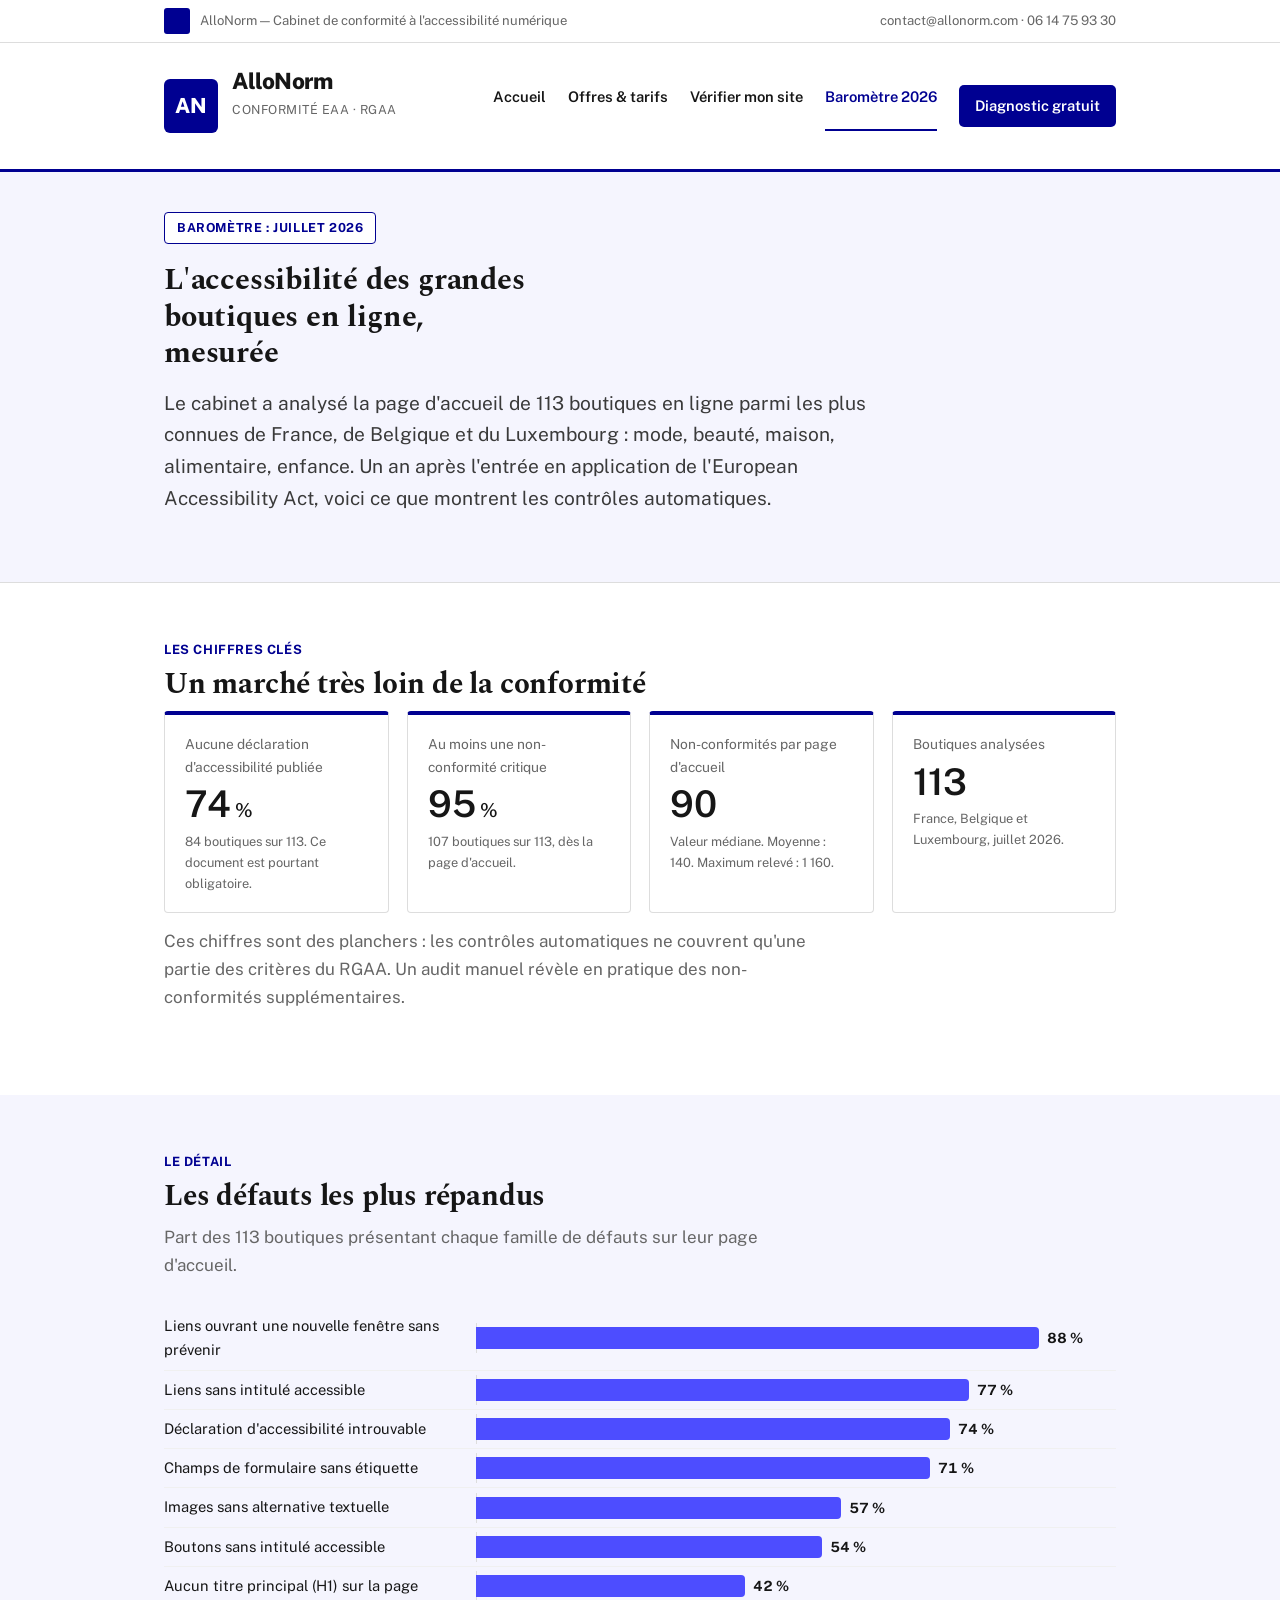
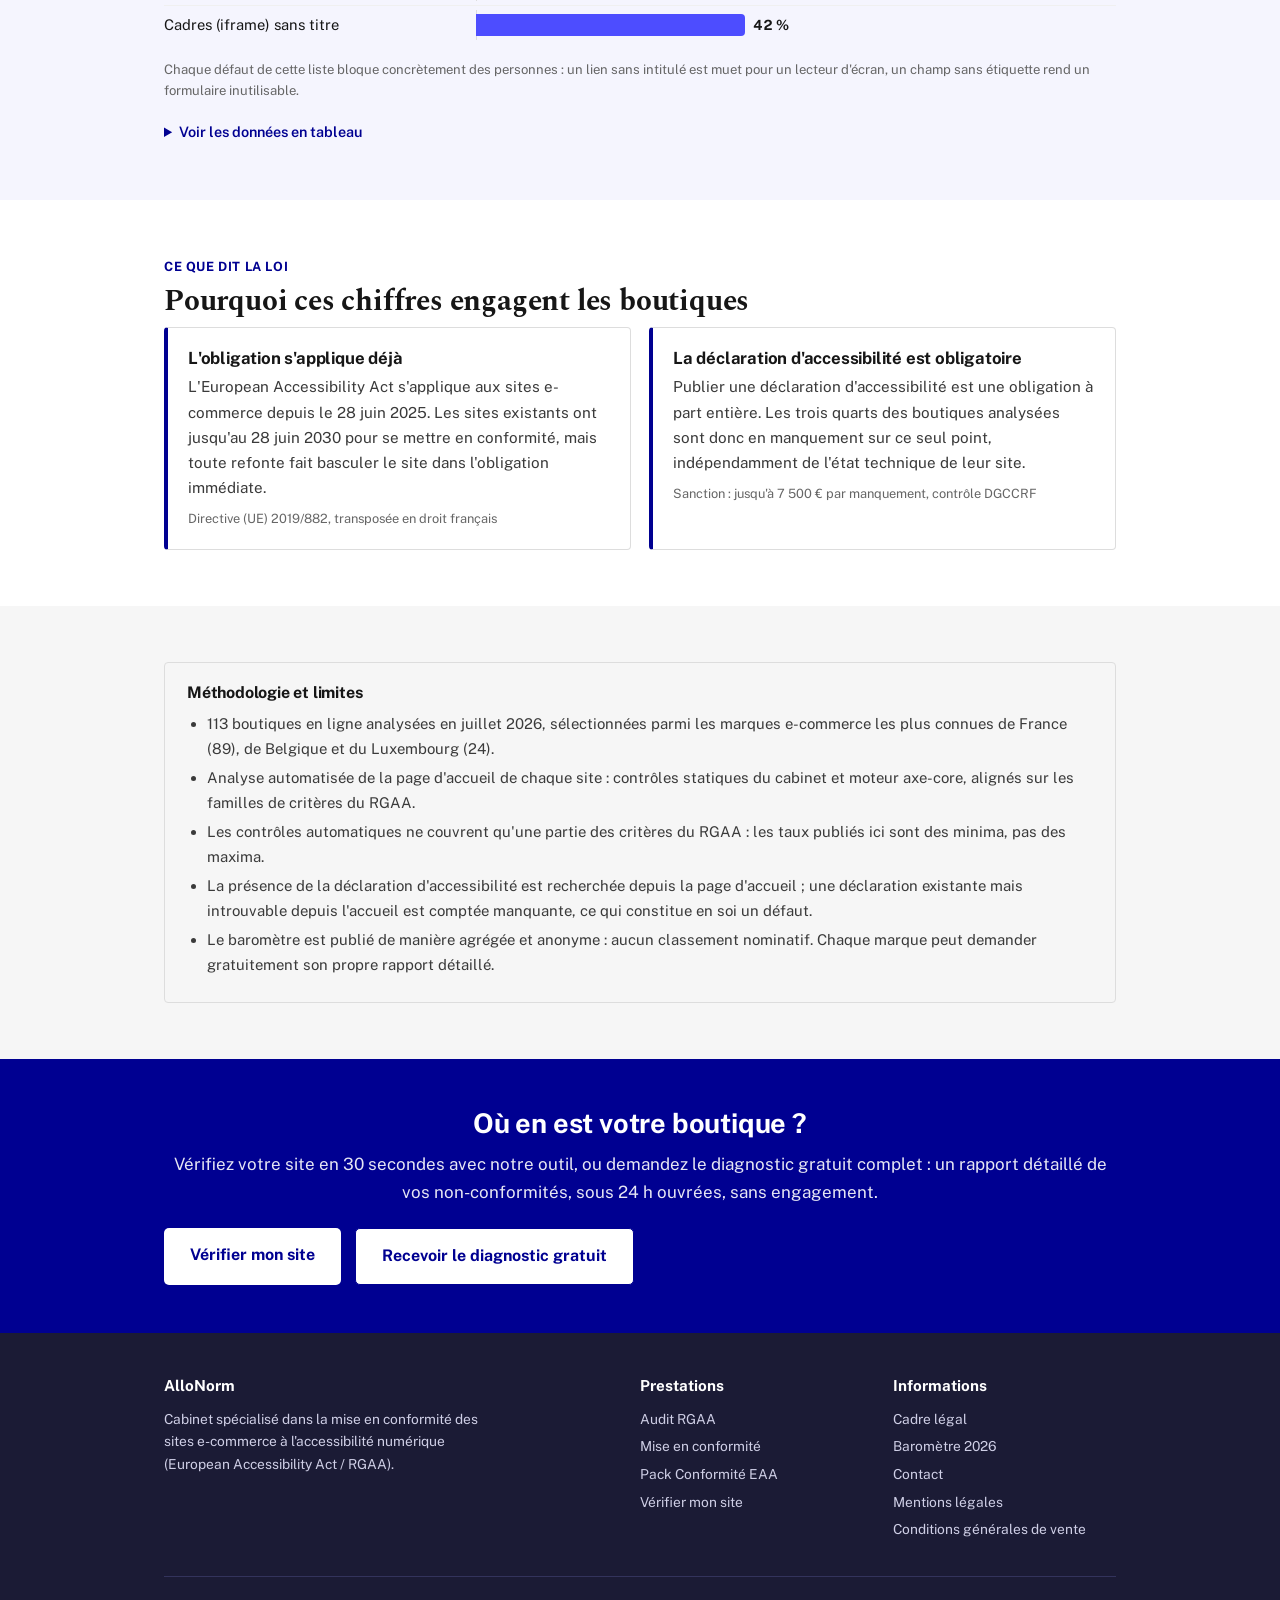
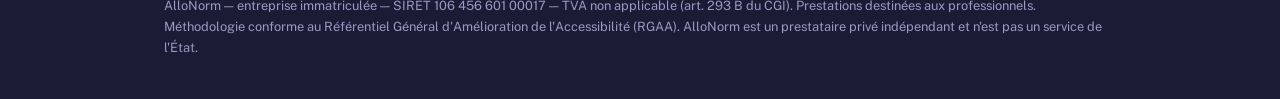
==== barometre.html @ 841f7734 "Baromètre 2026 de l'accessibilité e-commerce (113 scans réels, agrégé anonyme) + lien nav/footer Co-" ====
<!DOCTYPE html>
<html lang="fr">
<head>
<meta charset="utf-8">
<meta name="viewport" content="width=device-width, initial-scale=1">
<title>Baromètre 2026 de l'accessibilité e-commerce : 74 % des grandes boutiques sans déclaration : AlloNorm</title>
<meta name="description" content="Le cabinet AlloNorm a analysé 113 grandes boutiques en ligne (France, Belgique, Luxembourg) : 74 % ne publient aucune déclaration d'accessibilité, 95 % présentent au moins une non-conformité critique. Chiffres, défauts les plus répandus et méthodologie.">
<link rel="preconnect" href="https://fonts.googleapis.com">
<link rel="preconnect" href="https://fonts.gstatic.com" crossorigin>
<link href="https://fonts.googleapis.com/css2?family=Public+Sans:ital,wght@0,400;0,600;0,700;0,800;1,400&family=Spectral:wght@600;700&display=swap" rel="stylesheet">
<link rel="stylesheet" href="styles.css">
<style>
/* Styles propres au baromètre */
.kpis{display:grid;grid-template-columns:repeat(auto-fit,minmax(200px,1fr));gap:18px;margin:6px 0 8px}
.kpi{background:#fff;border:1px solid var(--bord);border-top:4px solid var(--bleu);border-radius:4px;padding:18px 20px}
.kpi .label{font-size:.86rem;color:var(--gris-c);margin:0 0 6px}
.kpi .value{font-family:'Public Sans',sans-serif;font-weight:600;font-size:2.3rem;line-height:1.1;color:var(--ink)}
.kpi .value small{font-size:1.2rem;font-weight:600}
.kpi .foot{font-size:.8rem;color:var(--gris-c);margin:6px 0 0}
.chart{margin:10px 0 4px}
.chart .row{display:grid;grid-template-columns:minmax(180px,300px) 1fr;gap:12px;align-items:center;padding:7px 0}
.chart .row + .row{border-top:1px solid #f0f0f0}
.chart .lib{font-size:.92rem;color:var(--ink)}
.chart .track{position:relative;height:22px}
.chart .track::before{content:"";position:absolute;left:0;top:-4px;bottom:-4px;width:1px;background:var(--bord)}
.chart .bar{position:absolute;left:0;top:0;height:22px;background:#4d4dff;border-radius:0 4px 4px 0;transition:background .12s ease}
.chart .row:hover .bar{background:var(--bleu)}
.chart .val{position:absolute;top:0;line-height:22px;font-size:.88rem;font-weight:700;color:var(--ink);padding-left:8px;font-variant-numeric:tabular-nums}
.chart-note{font-size:.82rem;color:var(--gris-c);margin:14px 0 0}
.table-view{margin:18px 0 0}
.table-view summary{cursor:pointer;font-size:.9rem;color:var(--bleu);font-weight:600}
.table-view table{border-collapse:collapse;margin:12px 0 0;font-size:.92rem}
.table-view th,.table-view td{border:1px solid var(--bord);padding:8px 12px;text-align:left}
.table-view td:last-child,.table-view th:last-child{text-align:right;font-variant-numeric:tabular-nums}
.methodo{background:var(--bg-grey);border:1px solid var(--bord);border-radius:4px;padding:20px 22px;font-size:.93rem;color:var(--gris)}
.methodo h3{margin:0 0 10px;font-size:1rem;color:var(--ink)}
.methodo ul{margin:0;padding-left:20px}
.methodo li{margin:5px 0}
@media (max-width:640px){.chart .row{grid-template-columns:1fr;gap:4px}.chart .lib{font-size:.86rem}}
</style>
</head>
<body>

<div class="util"><div class="wrap">
  <div class="left"><div class="square"></div><span>AlloNorm — Cabinet de conformité à l'accessibilité numérique</span></div>
  <div>contact@allonorm.com · 06 14 75 93 30</div>
</div></div>

<header class="masthead"><div class="wrap">
  <a class="brand" href="index.html">
    <div class="mark">AN</div>
    <div>
      <div class="name">AlloNorm</div>
      <div class="sub">Conformité EAA · RGAA</div>
    </div>
  </a>
  <nav class="main">
    <a href="index.html">Accueil</a>
    <a href="offres.html">Offres &amp; tarifs</a>
    <a href="verifier.html">Vérifier mon site</a>
    <a href="barometre.html" class="active">Baromètre 2026</a>
    <a href="contact.html" class="cta">Diagnostic gratuit</a>
  </nav>
</div></header>

<div class="hero page"><div class="wrap">
  <span class="eyebrow">Baromètre : juillet 2026</span>
  <h1>L'accessibilité des grandes boutiques en ligne, mesurée</h1>
  <p class="lead">Le cabinet a analysé la page d'accueil de 113 boutiques en ligne parmi les plus connues de France, de Belgique et du Luxembourg : mode, beauté, maison, alimentaire, enfance. Un an après l'entrée en application de l'European Accessibility Act, voici ce que montrent les contrôles automatiques.</p>
</div></div>

<section><div class="wrap">
  <p class="kicker">Les chiffres clés</p>
  <h2 class="title">Un marché très loin de la conformité</h2>
  <div class="kpis">
    <div class="kpi">
      <p class="label">Aucune déclaration d'accessibilité publiée</p>
      <div class="value">74<small>&nbsp;%</small></div>
      <p class="foot">84 boutiques sur 113. Ce document est pourtant obligatoire.</p>
    </div>
    <div class="kpi">
      <p class="label">Au moins une non-conformité critique</p>
      <div class="value">95<small>&nbsp;%</small></div>
      <p class="foot">107 boutiques sur 113, dès la page d'accueil.</p>
    </div>
    <div class="kpi">
      <p class="label">Non-conformités par page d'accueil</p>
      <div class="value">90</div>
      <p class="foot">Valeur médiane. Moyenne : 140. Maximum relevé : 1&nbsp;160.</p>
    </div>
    <div class="kpi">
      <p class="label">Boutiques analysées</p>
      <div class="value">113</div>
      <p class="foot">France, Belgique et Luxembourg, juillet 2026.</p>
    </div>
  </div>
  <p class="sub" style="margin-top:14px">Ces chiffres sont des planchers : les contrôles automatiques ne couvrent qu'une partie des critères du RGAA. Un audit manuel révèle en pratique des non-conformités supplémentaires.</p>
</div></section>

<section style="background:var(--bg-alt)"><div class="wrap">
  <p class="kicker">Le détail</p>
  <h2 class="title">Les défauts les plus répandus</h2>
  <p class="sub">Part des 113 boutiques présentant chaque famille de défauts sur leur page d'accueil.</p>

  <div class="chart">
    <div class="row"><span class="lib">Liens ouvrant une nouvelle fenêtre sans prévenir</span><span class="track"><span class="bar" style="width:88%"></span><span class="val" style="left:88%">88&nbsp;%</span></span></div>
    <div class="row"><span class="lib">Liens sans intitulé accessible</span><span class="track"><span class="bar" style="width:77%"></span><span class="val" style="left:77%">77&nbsp;%</span></span></div>
    <div class="row"><span class="lib">Déclaration d'accessibilité introuvable</span><span class="track"><span class="bar" style="width:74%"></span><span class="val" style="left:74%">74&nbsp;%</span></span></div>
    <div class="row"><span class="lib">Champs de formulaire sans étiquette</span><span class="track"><span class="bar" style="width:71%"></span><span class="val" style="left:71%">71&nbsp;%</span></span></div>
    <div class="row"><span class="lib">Images sans alternative textuelle</span><span class="track"><span class="bar" style="width:57%"></span><span class="val" style="left:57%">57&nbsp;%</span></span></div>
    <div class="row"><span class="lib">Boutons sans intitulé accessible</span><span class="track"><span class="bar" style="width:54%"></span><span class="val" style="left:54%">54&nbsp;%</span></span></div>
    <div class="row"><span class="lib">Aucun titre principal (H1) sur la page</span><span class="track"><span class="bar" style="width:42%"></span><span class="val" style="left:42%">42&nbsp;%</span></span></div>
    <div class="row"><span class="lib">Cadres (iframe) sans titre</span><span class="track"><span class="bar" style="width:42%"></span><span class="val" style="left:42%">42&nbsp;%</span></span></div>
  </div>
  <p class="chart-note">Chaque défaut de cette liste bloque concrètement des personnes : un lien sans intitulé est muet pour un lecteur d'écran, un champ sans étiquette rend un formulaire inutilisable.</p>

  <details class="table-view">
    <summary>Voir les données en tableau</summary>
    <table>
      <caption style="text-align:left;font-size:.85rem;color:var(--gris-c);padding:6px 0">Familles de défauts détectées, part des 113 boutiques concernées (juillet 2026)</caption>
      <thead><tr><th scope="col">Famille de défauts</th><th scope="col">Boutiques concernées</th><th scope="col">Part</th></tr></thead>
      <tbody>
        <tr><td>Liens ouvrant une nouvelle fenêtre sans prévenir</td><td>99</td><td>88&nbsp;%</td></tr>
        <tr><td>Liens sans intitulé accessible</td><td>87</td><td>77&nbsp;%</td></tr>
        <tr><td>Déclaration d'accessibilité introuvable</td><td>84</td><td>74&nbsp;%</td></tr>
        <tr><td>Champs de formulaire sans étiquette</td><td>80</td><td>71&nbsp;%</td></tr>
        <tr><td>Images sans alternative textuelle</td><td>64</td><td>57&nbsp;%</td></tr>
        <tr><td>Boutons sans intitulé accessible</td><td>61</td><td>54&nbsp;%</td></tr>
        <tr><td>Identifiants HTML en double</td><td>54</td><td>48&nbsp;%</td></tr>
        <tr><td>Aucun titre principal (H1)</td><td>48</td><td>42&nbsp;%</td></tr>
        <tr><td>Cadres (iframe) sans titre</td><td>47</td><td>42&nbsp;%</td></tr>
        <tr><td>Références ARIA pointant dans le vide</td><td>37</td><td>33&nbsp;%</td></tr>
        <tr><td>Zoom désactivé sur mobile</td><td>34</td><td>30&nbsp;%</td></tr>
        <tr><td>Pas de lien d'évitement</td><td>32</td><td>28&nbsp;%</td></tr>
      </tbody>
    </table>
  </details>
</div></section>

<section><div class="wrap">
  <p class="kicker">Ce que dit la loi</p>
  <h2 class="title">Pourquoi ces chiffres engagent les boutiques</h2>
  <div class="legal-grid">
    <div class="legal-card">
      <h3>L'obligation s'applique déjà</h3>
      <p>L'European Accessibility Act s'applique aux sites e-commerce depuis le 28 juin 2025. Les sites existants ont jusqu'au 28 juin 2030 pour se mettre en conformité, mais toute refonte fait basculer le site dans l'obligation immédiate.</p>
      <span class="ref">Directive (UE) 2019/882, transposée en droit français</span>
    </div>
    <div class="legal-card">
      <h3>La déclaration d'accessibilité est obligatoire</h3>
      <p>Publier une déclaration d'accessibilité est une obligation à part entière. Les trois quarts des boutiques analysées sont donc en manquement sur ce seul point, indépendamment de l'état technique de leur site.</p>
      <span class="ref">Sanction : jusqu'à 7&nbsp;500&nbsp;€ par manquement, contrôle DGCCRF</span>
    </div>
  </div>
</div></section>

<section style="background:var(--bg-grey)"><div class="wrap">
  <div class="methodo">
    <h3>Méthodologie et limites</h3>
    <ul>
      <li>113 boutiques en ligne analysées en juillet 2026, sélectionnées parmi les marques e-commerce les plus connues de France (89), de Belgique et du Luxembourg (24).</li>
      <li>Analyse automatisée de la page d'accueil de chaque site : contrôles statiques du cabinet et moteur axe-core, alignés sur les familles de critères du RGAA.</li>
      <li>Les contrôles automatiques ne couvrent qu'une partie des critères du RGAA : les taux publiés ici sont des minima, pas des maxima.</li>
      <li>La présence de la déclaration d'accessibilité est recherchée depuis la page d'accueil ; une déclaration existante mais introuvable depuis l'accueil est comptée manquante, ce qui constitue en soi un défaut.</li>
      <li>Le baromètre est publié de manière agrégée et anonyme : aucun classement nominatif. Chaque marque peut demander gratuitement son propre rapport détaillé.</li>
    </ul>
  </div>
</div></section>

<div class="cta-band"><div class="wrap">
  <h2>Où en est votre boutique ?</h2>
  <p>Vérifiez votre site en 30 secondes avec notre outil, ou demandez le diagnostic gratuit complet : un rapport détaillé de vos non-conformités, sous 24&nbsp;h ouvrées, sans engagement.</p>
  <div class="actions">
    <a class="btn btn-p" href="verifier.html">Vérifier mon site</a>
    <a class="btn btn-s" href="contact.html">Recevoir le diagnostic gratuit</a>
  </div>
</div></div>

<footer><div class="wrap">
  <div>
    <h4>AlloNorm</h4>
    <p style="margin:0;max-width:40ch">Cabinet spécialisé dans la mise en conformité des sites e-commerce à l'accessibilité numérique (European Accessibility Act / RGAA).</p>
  </div>
  <div>
    <h4>Prestations</h4>
    <a href="offres.html">Audit RGAA</a>
    <a href="offres.html">Mise en conformité</a>
    <a href="offres.html">Pack Conformité EAA</a>
    <a href="verifier.html">Vérifier mon site</a>
  </div>
  <div>
    <h4>Informations</h4>
    <a href="index.html#cadre">Cadre légal</a>
    <a href="barometre.html">Baromètre 2026</a>
    <a href="contact.html">Contact</a>
    <a href="mentions-legales.html">Mentions légales</a>
    <a href="cgv.html">Conditions générales de vente</a>
  </div>
  <div class="legal">
    AlloNorm — entreprise immatriculée — SIRET 106 456 601 00017 — TVA non applicable (art. 293 B du CGI).
    Prestations destinées aux professionnels. Méthodologie conforme au Référentiel Général d'Amélioration de l'Accessibilité (RGAA).
    AlloNorm est un prestataire privé indépendant et n'est pas un service de l'État.
  </div>
</div></footer>

</body>
</html>
---- styles.css ----
:root{
  --bleu:#000091;
  --bleu-d:#00006b;
  --rouge:#e1000f;
  --ink:#161616;
  --gris:#3a3a3a;
  --gris-c:#666;
  --bord:#dddddd;
  --bg-alt:#f5f5fe;
  --bg-grey:#f6f6f6;
  --vert:#18753c;
  --vert-bg:#e7f4ec;
}
*{box-sizing:border-box}
html{scroll-behavior:smooth}
body{margin:0;font-family:"Public Sans",-apple-system,"Segoe UI",Roboto,Helvetica,Arial,sans-serif;color:var(--ink);line-height:1.65;background:#fff;font-size:17px}
.wrap{max-width:1000px;margin:0 auto;padding:0 24px}
a{color:var(--bleu)}
h1,h2,h3{font-weight:700;line-height:1.2;letter-spacing:-.2px}
h1,h2.title{font-family:"Spectral",Georgia,serif}
section[id]{scroll-margin-top:80px}
.offer,.legal-card,.step,.tool{transition:transform .15s ease,box-shadow .15s ease}
.offer:hover,.legal-card:hover,.step:hover{transform:translateY(-3px);box-shadow:0 10px 28px rgba(0,0,80,.10)}
nav.main a{position:relative}
nav.main a::after{content:"";position:absolute;left:0;right:100%;bottom:-4px;height:2px;background:var(--bleu);transition:right .2s ease}
nav.main a:hover::after{right:0}
nav.main a.active{color:var(--bleu)}
nav.main a.active::after{right:0}

/* Bandeau utilitaire haut */
.util{background:#fff;border-bottom:1px solid var(--bord);font-size:.82rem;color:var(--gris-c)}
.util .wrap{display:flex;justify-content:space-between;align-items:center;padding:8px 24px;gap:16px;flex-wrap:wrap}
.util .left{display:flex;align-items:center;gap:10px}
.util .square{width:26px;height:26px;background:var(--bleu);border-radius:3px}

/* En-tête marque */
.masthead{border-bottom:3px solid var(--bleu)}
.masthead .wrap{display:flex;align-items:center;justify-content:space-between;padding:20px 24px;gap:20px;flex-wrap:wrap}
.brand{display:flex;align-items:center;gap:14px;text-decoration:none;color:var(--ink)}
.brand .mark{width:54px;height:54px;background:var(--bleu);color:#fff;border-radius:6px;display:flex;align-items:center;justify-content:center;font-weight:800;font-size:1.3rem}
.brand .name{font-weight:800;font-size:1.4rem;letter-spacing:-.5px}
.brand .sub{font-size:.78rem;color:var(--gris-c);text-transform:uppercase;letter-spacing:.5px}
nav.main{display:flex;gap:22px;font-size:.92rem;font-weight:600;flex-wrap:wrap}
nav.main a{text-decoration:none;color:var(--ink)}
nav.main a:hover{color:var(--bleu)}
nav.main a.cta{background:var(--bleu);color:#fff;padding:9px 16px;border-radius:5px}
nav.main a.cta::after{display:none}
nav.main a.cta:hover{background:var(--bleu-d);color:#fff}

/* Hero */
.hero{background:var(--bg-alt);border-bottom:1px solid var(--bord)}
.hero .wrap{padding:56px 24px}
.hero.page .wrap{padding:40px 24px}
.hero.page h1{font-size:1.9rem}
.eyebrow{display:inline-block;background:#fff;border:1px solid var(--bleu);color:var(--bleu);font-weight:700;font-size:.78rem;text-transform:uppercase;letter-spacing:.6px;padding:5px 12px;border-radius:4px;margin-bottom:18px}
.hero h1{font-size:2.4rem;margin:0 0 16px;max-width:22ch}
.hero p.lead{font-size:1.2rem;color:var(--gris);max-width:62ch;margin:0 0 28px}
.actions{display:flex;gap:14px;flex-wrap:wrap}
.hero-trust{list-style:none;padding:0;margin:26px 0 0;display:flex;flex-wrap:wrap;gap:8px 26px;font-weight:600;font-size:.95rem;color:var(--bleu-d)}
.hero-trust li{white-space:nowrap}
.btn{display:inline-block;font-weight:700;padding:14px 26px;border-radius:5px;text-decoration:none;font-size:1rem;border:0;cursor:pointer}
.btn-p{background:var(--bleu);color:#fff}
.btn-p:hover{background:var(--bleu-d)}
.btn-s{background:#fff;color:var(--bleu);border:1px solid var(--bleu)}

/* Bandeau confiance */
.trust{background:var(--bleu);color:#fff}
.trust .wrap{display:grid;grid-template-columns:repeat(auto-fit,minmax(200px,1fr));gap:24px;padding:26px 24px}
.trust .item{display:flex;gap:12px;align-items:flex-start}
.trust .item b{display:block;font-size:1.05rem}
.trust .item span{font-size:.86rem;opacity:.85}

section{padding:56px 0}
section.alt{background:var(--bg-grey);border-top:1px solid var(--bord);border-bottom:1px solid var(--bord)}
.kicker{color:var(--bleu);font-weight:700;text-transform:uppercase;letter-spacing:.6px;font-size:.8rem;margin:0 0 8px}
h2.title{font-size:1.8rem;margin:0 0 8px}
.sub{color:var(--gris-c);max-width:65ch;margin:0 0 28px}

/* Cadre légal */
.legal-grid{display:grid;grid-template-columns:1fr 1fr;gap:18px}
.legal-card{background:#fff;border:1px solid var(--bord);border-left:4px solid var(--bleu);border-radius:4px;padding:20px}
.legal-card h3{margin:0 0 6px;font-size:1.05rem}
.legal-card p{margin:0;color:var(--gris);font-size:.95rem}
.legal-card .ref{display:block;margin-top:8px;font-size:.8rem;color:var(--gris-c)}

/* Prestations */
.offers{display:grid;grid-template-columns:repeat(3,1fr);gap:20px}
.offer{border:1px solid var(--bord);border-radius:6px;padding:24px;background:#fff;display:flex;flex-direction:column}
.offer.feature{border:2px solid var(--bleu);box-shadow:0 6px 24px rgba(0,0,145,.08)}
.offer .tag{font-size:.72rem;font-weight:700;text-transform:uppercase;letter-spacing:.5px;color:var(--rouge);margin-bottom:8px;min-height:14px}
.offer h3{margin:0 0 4px;font-size:1.2rem}
.offer .price{font-size:1.6rem;font-weight:800;color:var(--bleu);margin:6px 0 12px}
.offer ul{padding-left:18px;margin:0 0 18px;color:var(--gris);font-size:.92rem}
.offer ul li{margin:5px 0}
.offer .foot{margin-top:auto}

table.cmp{width:100%;border-collapse:collapse;font-size:.92rem;margin-top:10px}
table.cmp th,table.cmp td{border:1px solid var(--bord);padding:10px 12px;text-align:left}
table.cmp th{background:var(--bg-alt)}
table.cmp td.us{font-weight:700;color:var(--bleu)}

.reframe{margin-top:30px;background:#fff;border:1px solid var(--bord);border-radius:8px;padding:24px;display:flex;align-items:center;justify-content:center;gap:22px;flex-wrap:wrap;text-align:center}
.reframe .big{font-family:"Spectral",Georgia,serif;font-size:2rem;font-weight:700;color:var(--bleu)}
.reframe .cap{font-size:.85rem;color:var(--gris-c);max-width:22ch;margin:0 auto}
.reframe .arrow{color:var(--gris-c);font-style:italic;font-size:.9rem}
.guarantee{background:var(--vert-bg);border:1px solid #b6ddc4;border-left:5px solid var(--vert);border-radius:5px;padding:26px}
.guarantee h2{margin:0 0 8px;color:var(--vert);font-size:1.35rem}
.guarantee p{margin:0;color:#1d4d31}

.steps{display:grid;grid-template-columns:repeat(4,1fr);gap:18px}
.step{background:#fff;border:1px solid var(--bord);border-radius:6px;padding:20px}
.step .n{width:34px;height:34px;border-radius:5px;background:var(--bleu);color:#fff;display:flex;align-items:center;justify-content:center;font-weight:800;margin-bottom:10px}
.step h3{margin:0 0 4px;font-size:1rem}
.step p{margin:0;font-size:.9rem;color:var(--gris)}

.who{display:flex;gap:26px;align-items:flex-start;flex-wrap:wrap}
.who-photo{flex:0 0 110px;height:110px;border-radius:8px;background:var(--bleu);color:#fff;display:flex;align-items:center;justify-content:center;font-family:"Spectral",serif;font-size:2.4rem;font-weight:700}
.platforms{display:flex;gap:10px;flex-wrap:wrap;margin-top:8px}
.platforms span{border:1px solid var(--bord);border-radius:5px;padding:6px 12px;font-size:.85rem;font-weight:600;color:var(--gris);background:#fff}

/* Outils (simulateur / aperçu) */
.tools{display:grid;grid-template-columns:1fr 1fr;gap:20px}
.tool{background:#fff;border:1px solid var(--bord);border-radius:8px;padding:24px}
.tool h3{margin:0 0 14px;font-size:1.15rem}
.tool label{display:block;font-size:.85rem;font-weight:600;color:var(--gris);margin:0 0 12px}
.tool input{width:100%;margin-top:5px;padding:11px 12px;border:1px solid var(--bord);border-radius:5px;font-size:1rem}
.tool input:focus{outline:2px solid var(--bleu);border-color:var(--bleu)}
.tool .hint{font-size:.85rem;color:var(--gris-c);margin:0 0 14px}
.result{margin-top:16px;padding:16px;border-radius:6px;font-size:.95rem;border:1px solid var(--bord);background:var(--bg-alt)}
.result .verdict{font-weight:800;font-size:1.05rem;margin-bottom:6px}
.result .figure{font-family:"Spectral",serif;font-size:1.6rem;font-weight:700;color:var(--rouge);margin:6px 0}
.result .ok{color:var(--vert)} .result .ko{color:var(--rouge)}
.result .bar{height:8px;border-radius:4px;background:#e6e6f2;overflow:hidden;margin:8px 0}
.result .bar > span{display:block;height:100%;background:var(--rouge)}
.result ul{margin:8px 0 0;padding-left:18px;color:var(--gris)}
.disclaimer{margin-top:20px;background:#fff;border:1px solid var(--bord);border-left:4px solid #c9a227;border-radius:5px;padding:14px 18px;font-size:.85rem;color:var(--gris)}

/* Contact */
.contact-form{display:flex;gap:10px;flex-wrap:wrap;justify-content:center;margin:6px auto 0;max-width:620px}
.contact-form input{flex:1 1 220px;padding:13px 14px;border:1px solid #fff;border-radius:5px;font-size:1rem}
.form-ok{background:rgba(255,255,255,.15);display:inline-block;padding:10px 16px;border-radius:6px;margin-top:14px}
.faq details{border:1px solid var(--bord);border-radius:5px;padding:14px 18px;margin-bottom:10px;background:#fff}
.faq summary{font-weight:700;cursor:pointer}
.faq p{color:var(--gris);margin:10px 0 0}

.cta-band{background:var(--bleu);color:#fff;text-align:center}
.cta-band .wrap{padding:48px 24px}
.cta-band h2{font-size:1.7rem;margin:0 0 10px}
.cta-band p{opacity:.9;margin:0 0 22px}
.cta-band .btn-p{background:#fff;color:var(--bleu)}

footer{background:#1b1b35;color:#cfcfe6;font-size:.86rem}
footer .wrap{padding:40px 24px;display:grid;grid-template-columns:2fr 1fr 1fr;gap:30px}
footer h4{color:#fff;font-size:.95rem;margin:0 0 10px}
footer a{color:#cfcfe6;text-decoration:none;display:block;margin:5px 0}
footer .legal{grid-column:1/-1;border-top:1px solid #33335c;padding-top:18px;color:#9a9ac4;font-size:.8rem}

@media(max-width:860px){
  .legal-grid,.offers,.steps,.tools{grid-template-columns:1fr}
  footer .wrap{grid-template-columns:1fr}
  .hero h1{font-size:1.9rem}
}
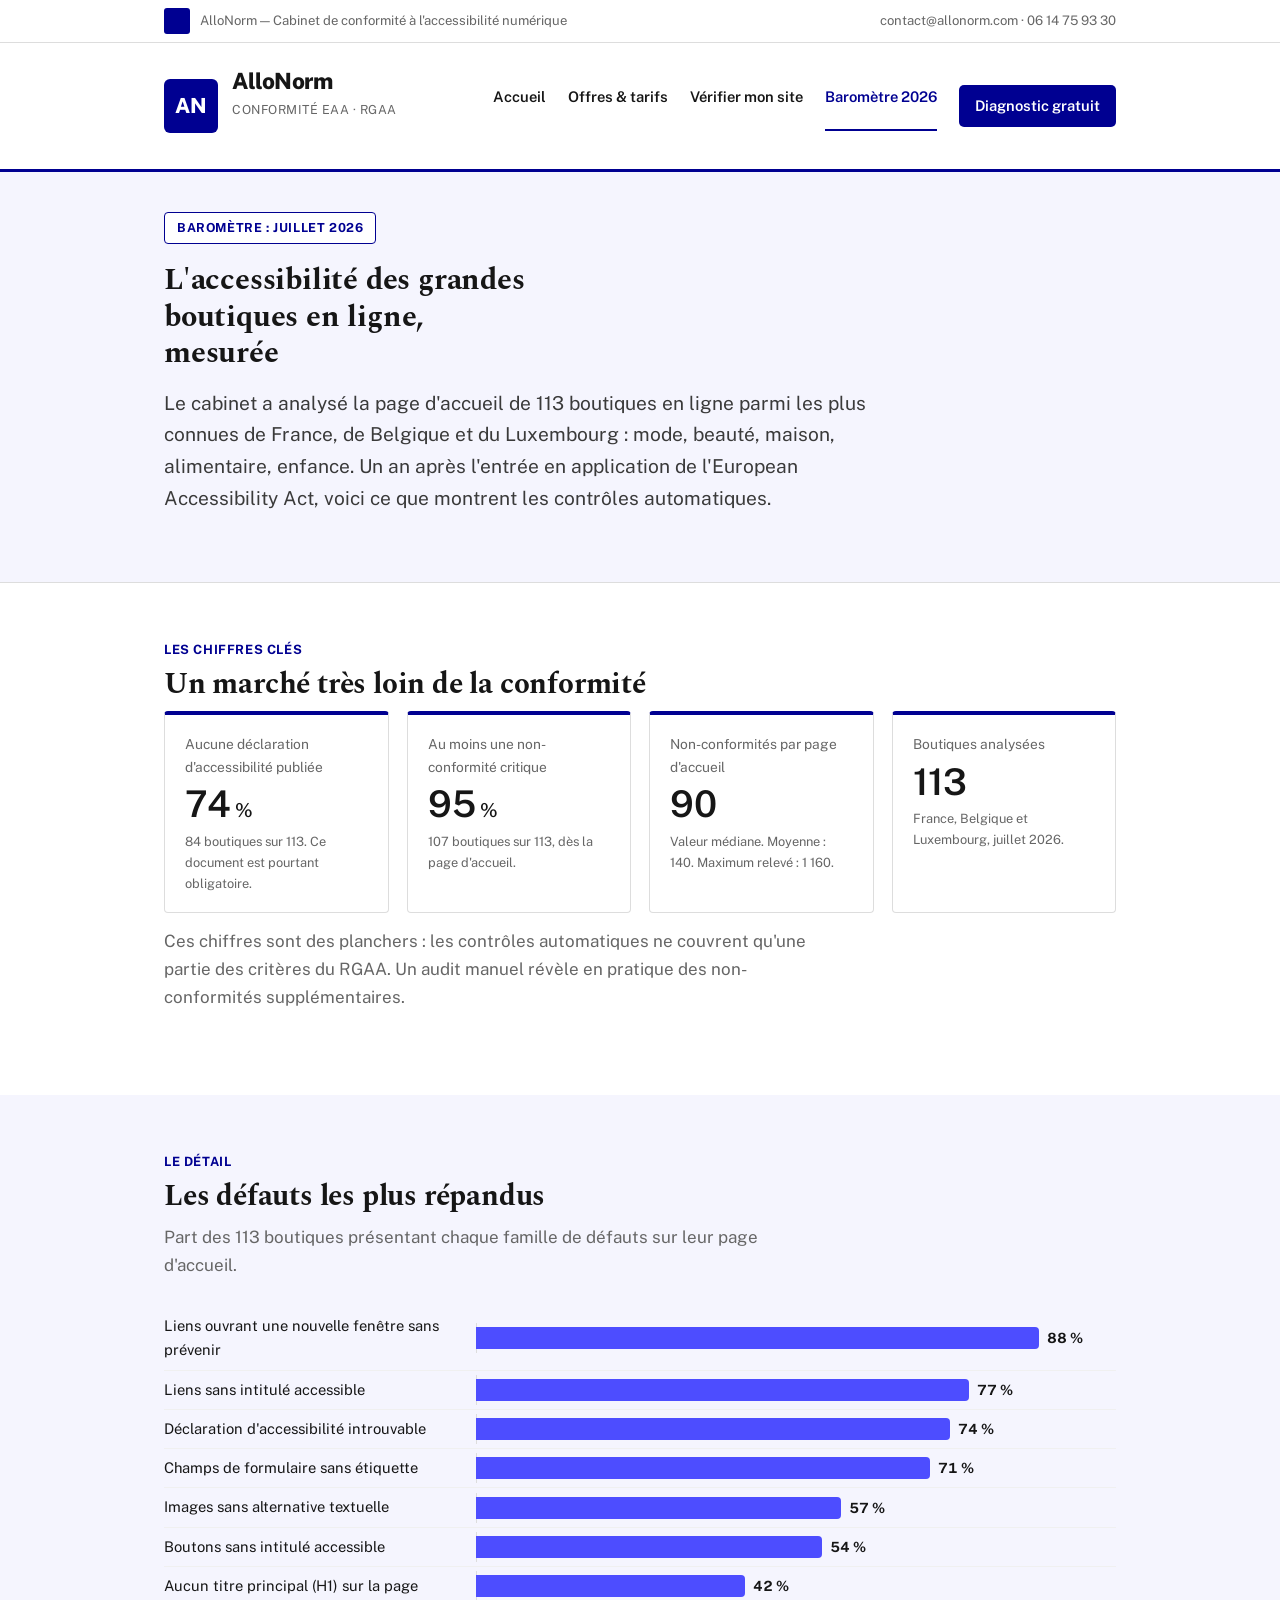
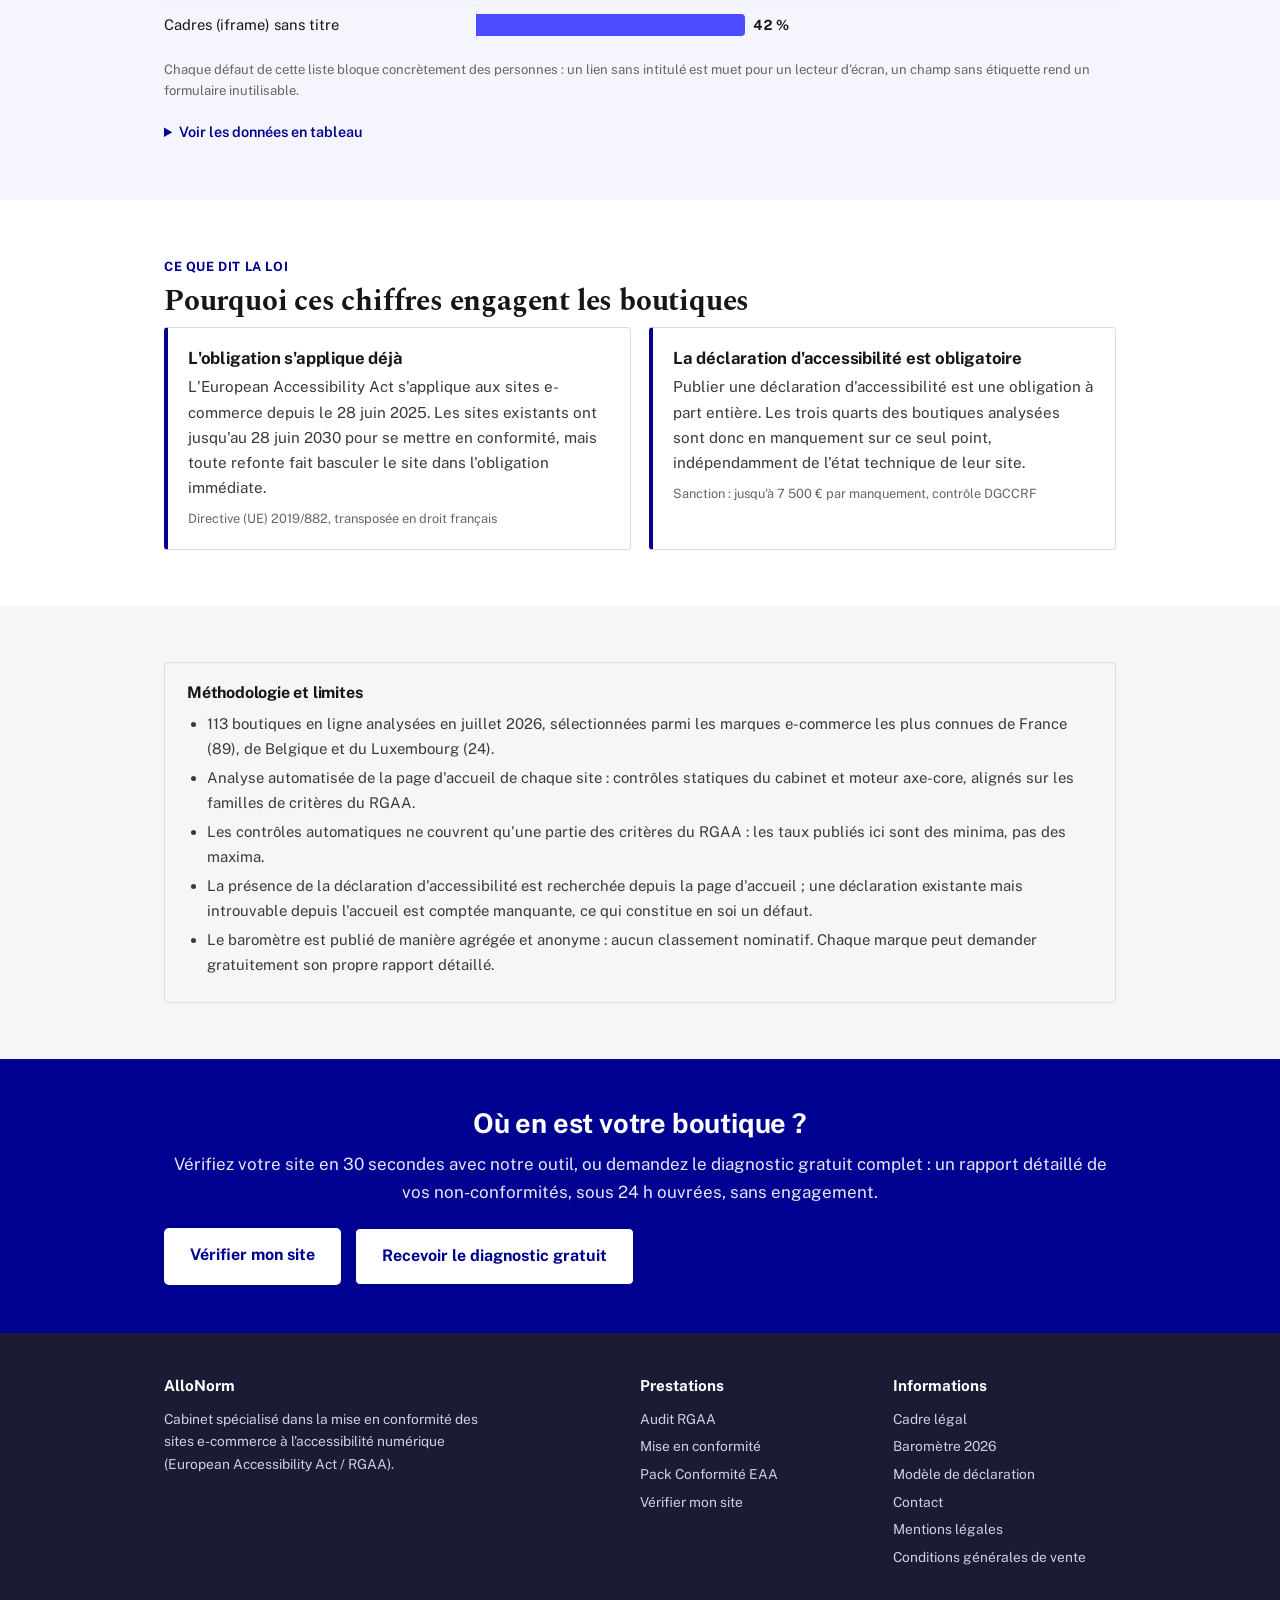
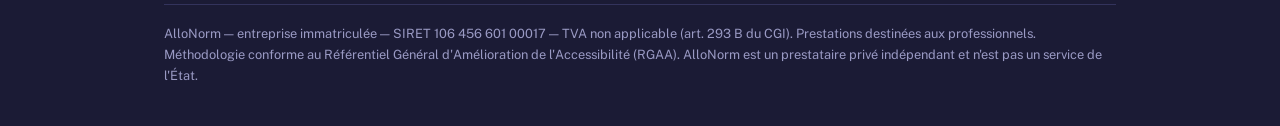
==== commit 3db9e7e4: "Page modèle de déclaration (lead magnet) + sitemap/robots + fix [hidden] écrasé par .form-ok Co-Auth" ====
--- a/barometre.html
+++ b/barometre.html
@@ -192,6 +192,7 @@
     <h4>Informations</h4>
     <a href="index.html#cadre">Cadre légal</a>
     <a href="barometre.html">Baromètre 2026</a>
+    <a href="declaration-accessibilite.html">Modèle de déclaration</a>
     <a href="contact.html">Contact</a>
     <a href="mentions-legales.html">Mentions légales</a>
     <a href="cgv.html">Conditions générales de vente</a>
--- a/styles.css
+++ b/styles.css
@@ -160,3 +160,6 @@
   footer .wrap{grid-template-columns:1fr}
   .hero h1{font-size:1.9rem}
 }
+
+/* l attribut hidden doit toujours gagner (sinon .form-ok{display:inline-block} l ecrase) */
+[hidden]{display:none!important}
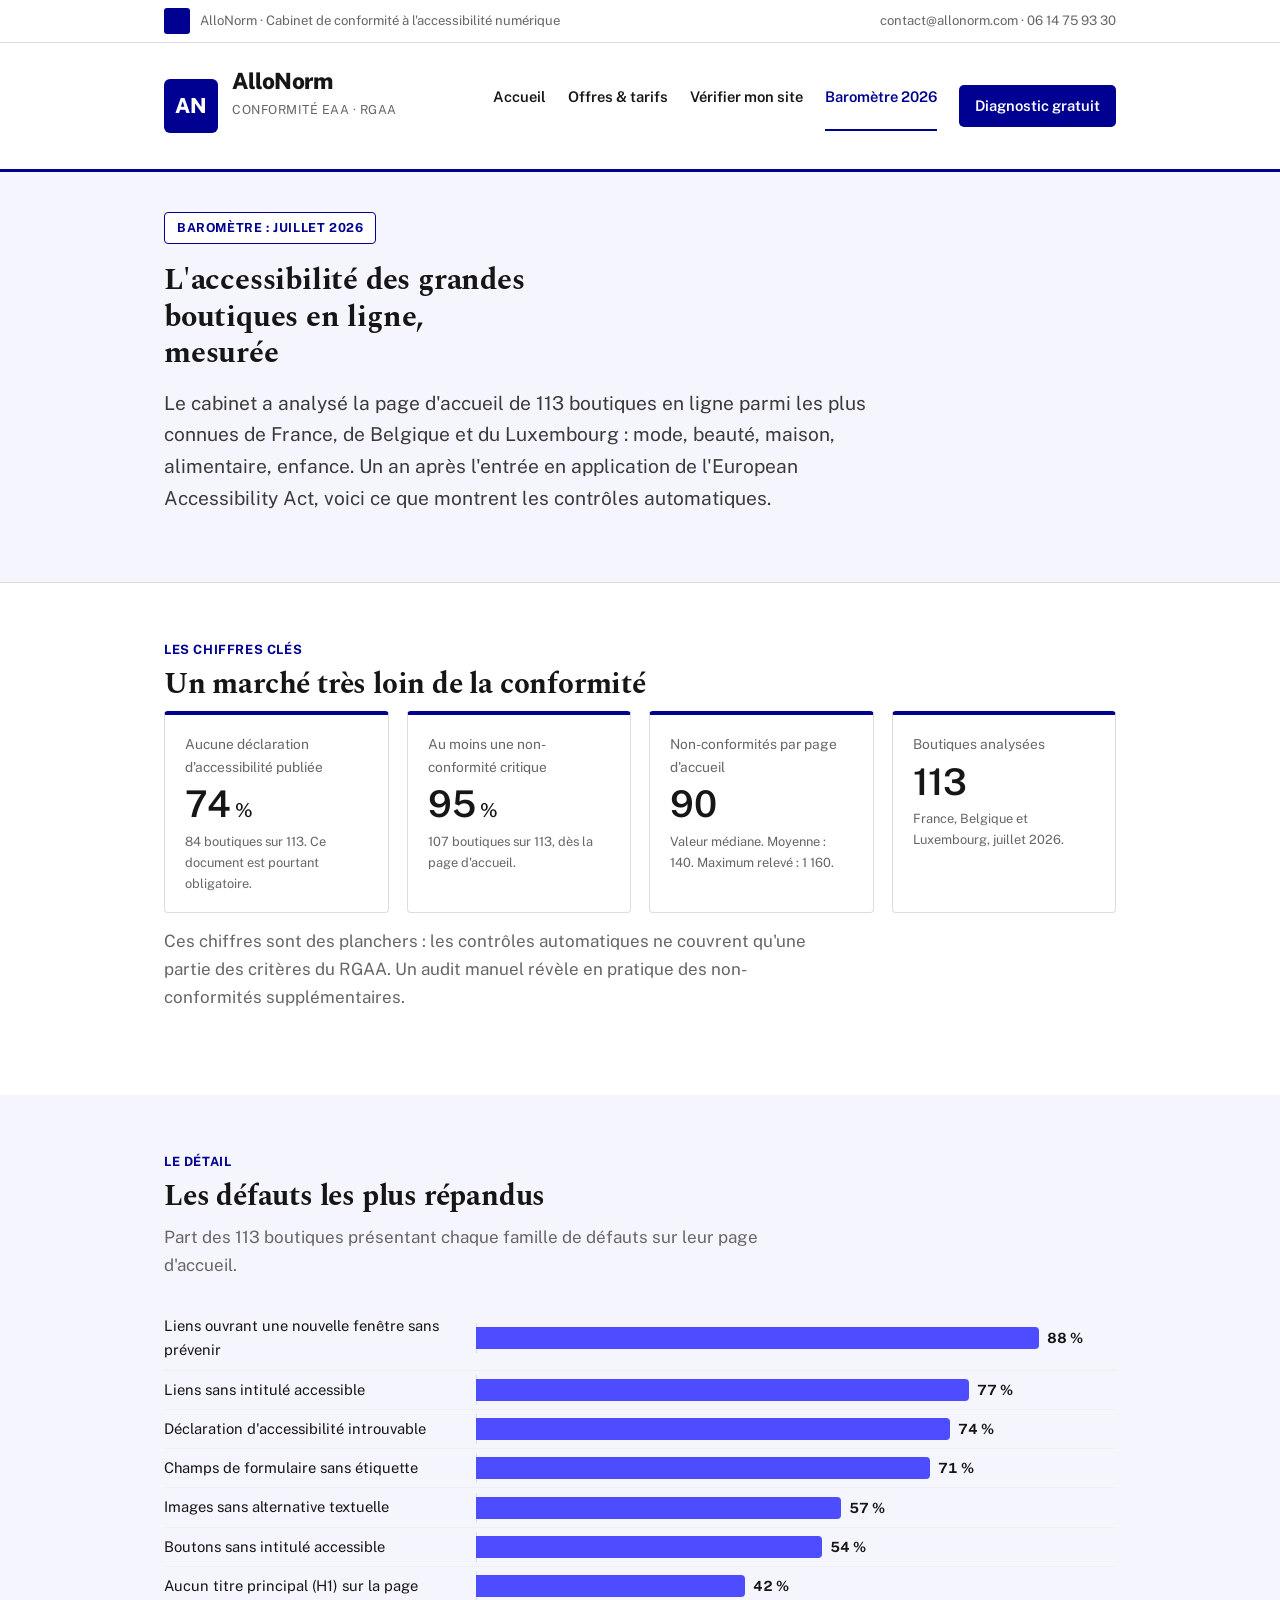
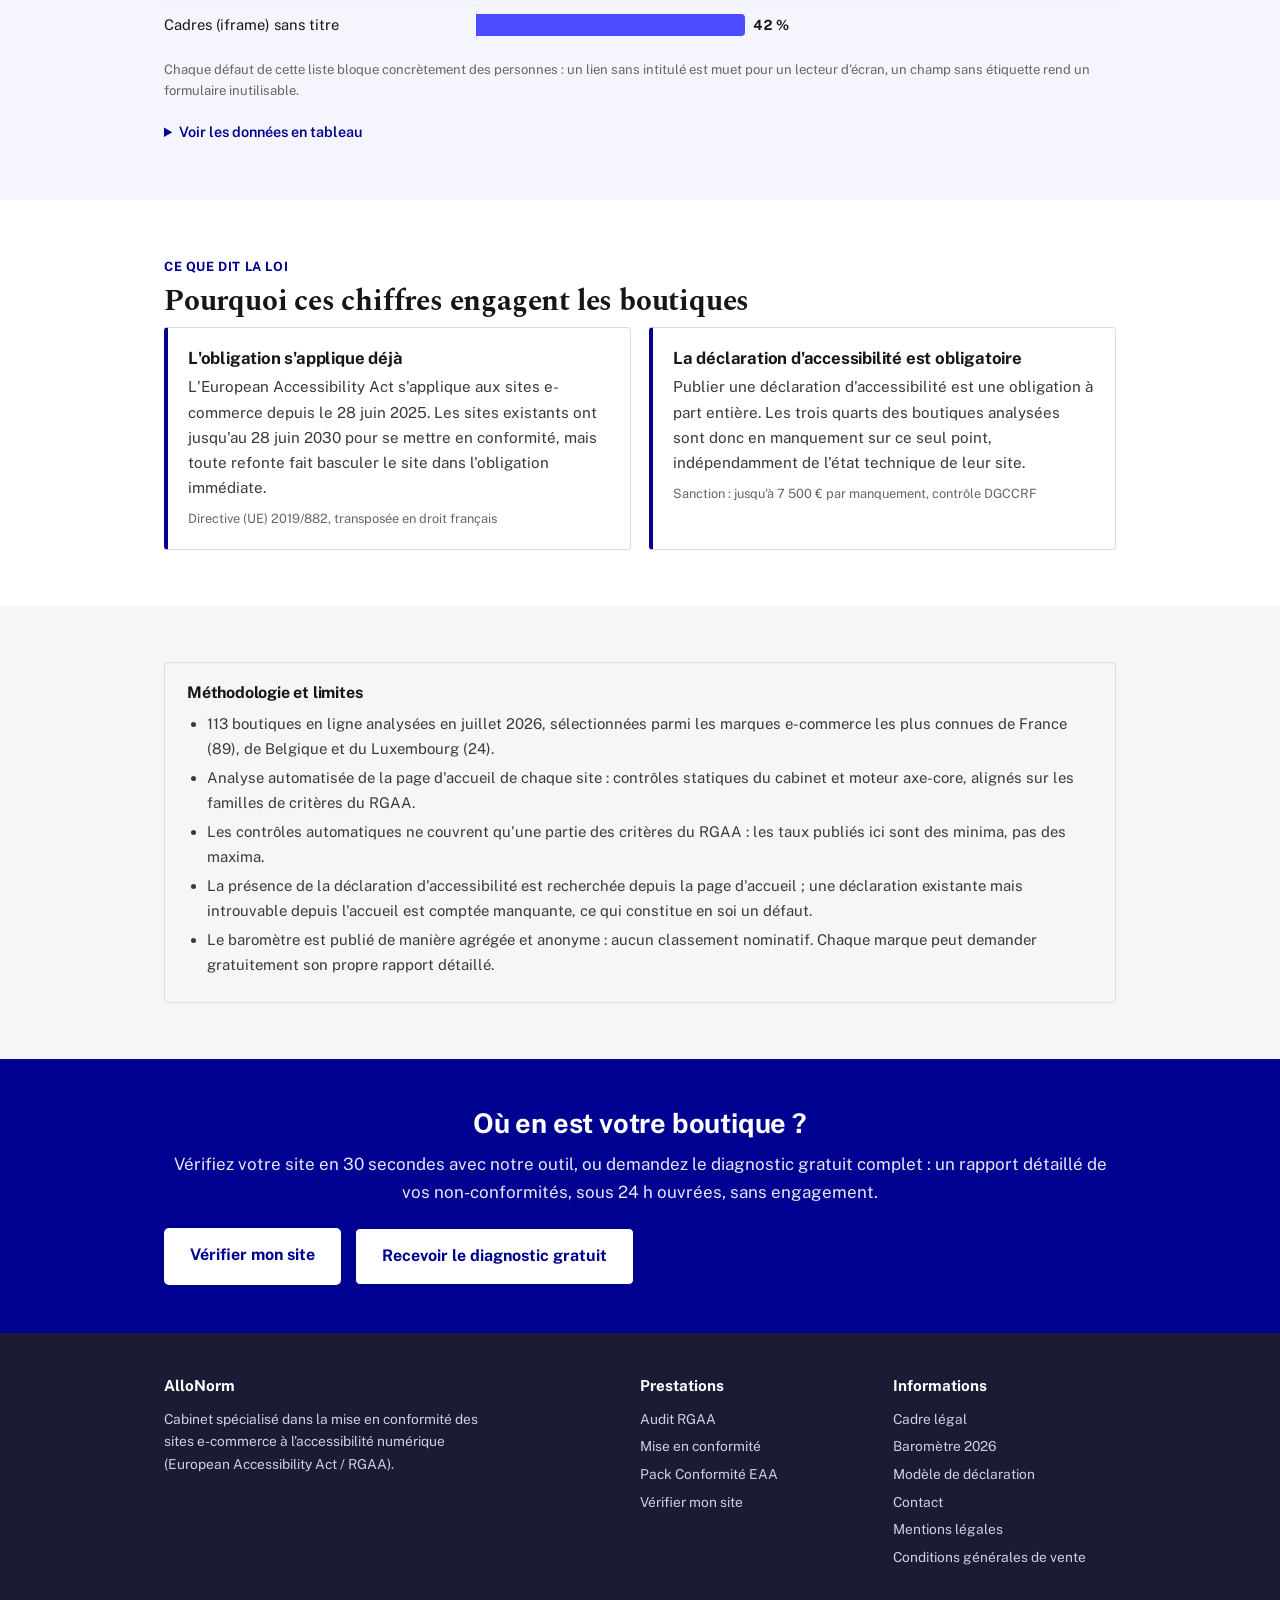
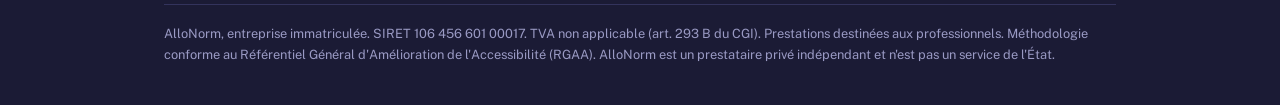
==== commit d4e72b35: "Zéro tiret long dans tout le contenu du site (titres, prose, JS sortant) Co-Authored-By: Claude Fabl" ====
--- a/barometre.html
+++ b/barometre.html
@@ -42,7 +42,7 @@
 <body>
 
 <div class="util"><div class="wrap">
-  <div class="left"><div class="square"></div><span>AlloNorm — Cabinet de conformité à l'accessibilité numérique</span></div>
+  <div class="left"><div class="square"></div><span>AlloNorm · Cabinet de conformité à l'accessibilité numérique</span></div>
   <div>contact@allonorm.com · 06 14 75 93 30</div>
 </div></div>
 
@@ -198,7 +198,7 @@
     <a href="cgv.html">Conditions générales de vente</a>
   </div>
   <div class="legal">
-    AlloNorm — entreprise immatriculée — SIRET 106 456 601 00017 — TVA non applicable (art. 293 B du CGI).
+    AlloNorm, entreprise immatriculée. SIRET 106 456 601 00017. TVA non applicable (art. 293 B du CGI).
     Prestations destinées aux professionnels. Méthodologie conforme au Référentiel Général d'Amélioration de l'Accessibilité (RGAA).
     AlloNorm est un prestataire privé indépendant et n'est pas un service de l'État.
   </div>
